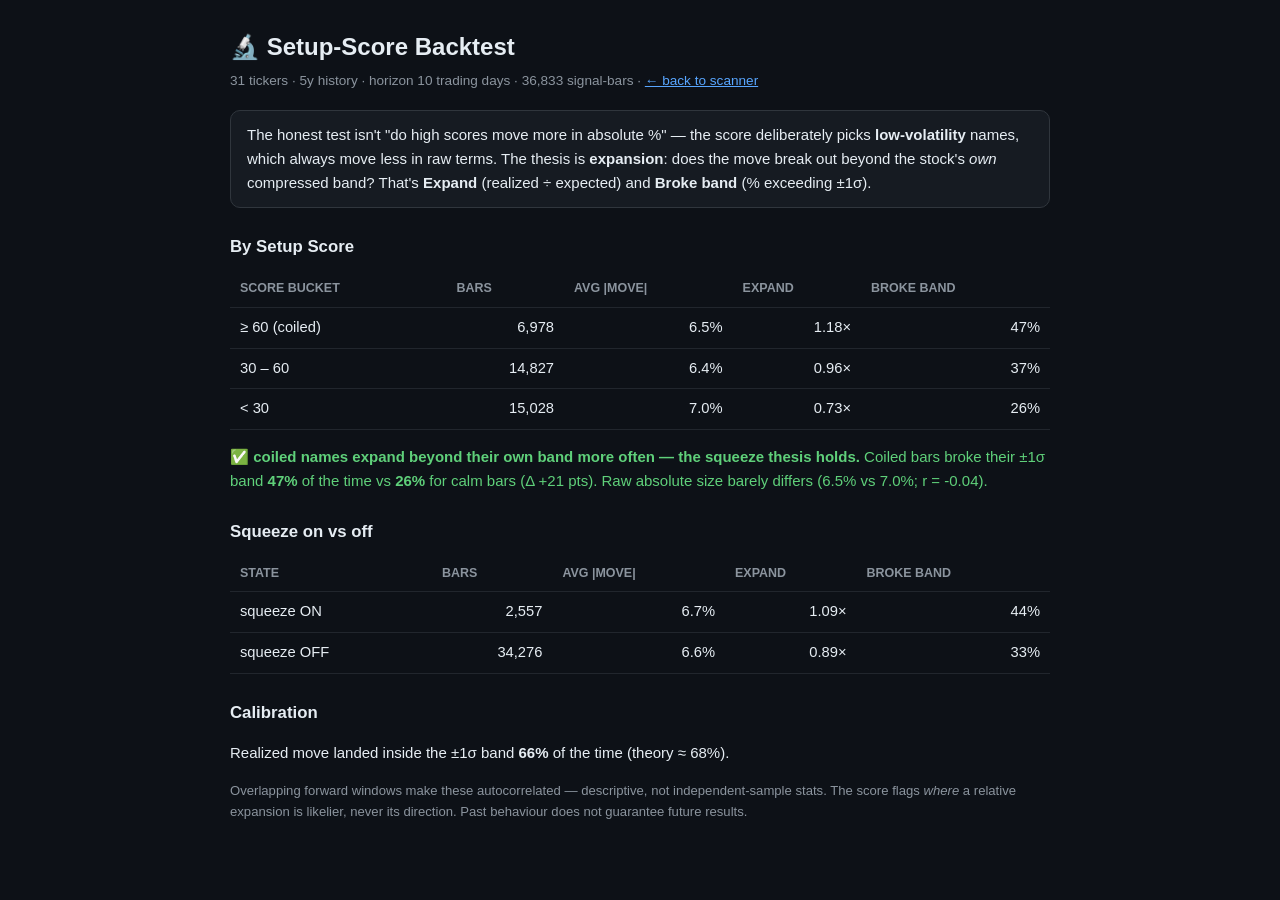
==== public/backtest.html @ 38d51c37 "Update spread scan (2026-08-17 21:50 UTC)" ====
<!doctype html><html lang="en"><head><meta charset="utf-8">
<meta name="viewport" content="width=device-width, initial-scale=1">
<title>Spread Scanner — Backtest</title>
<style>
  :root { color-scheme: dark; }
  body { margin:0; background:#0d1117; color:#e6edf3; font:15px/1.6 -apple-system,Segoe UI,Roboto,sans-serif; }
  .wrap { max-width:820px; margin:0 auto; padding:28px 18px 60px; }
  h1 { font-size:1.5rem; margin:0 0 4px; } h2 { font-size:1.05rem; margin:26px 0 10px; }
  .meta { color:#8b949e; font-size:.85rem; margin-bottom:18px; }
  .lede { background:#161b22; border:1px solid #30363d; border-radius:10px; padding:12px 16px; }
  table { width:100%; border-collapse:collapse; font-size:.92rem; margin:6px 0; }
  th,td { padding:8px 10px; border-bottom:1px solid #21262d; text-align:left; }
  th { color:#8b949e; font-size:.78rem; text-transform:uppercase; }
  td.n { text-align:right; font-variant-numeric:tabular-nums; }
  .good { color:#5fd07a; } .warn { color:#f0c992; } .fine { color:#8b949e; font-size:.82rem; }
  a { color:#58a6ff; }
</style></head><body><div class="wrap">
  <h1>🔬 Setup-Score Backtest</h1>
  <div class="meta">31 tickers · 5y history · horizon 10 trading days
    · 36,833 signal-bars · <a href="index.html">← back to scanner</a></div>
  
  <p class="lede">The honest test isn't "do high scores move more in absolute %" — the score
  deliberately picks <b>low-volatility</b> names, which always move less in raw terms. The thesis is
  <b>expansion</b>: does the move break out beyond the stock's <i>own</i> compressed band?
  That's <b>Expand</b> (realized ÷ expected) and <b>Broke band</b> (% exceeding ±1σ).</p>
  <h2>By Setup Score</h2>
  <table><thead><tr><th>Score bucket</th><th>bars</th><th>avg |move|</th><th>Expand</th><th>Broke band</th></tr></thead>
  <tbody><tr><td>≥ 60 (coiled)</td><td class='n'>6,978</td><td class='n'>6.5%</td><td class='n'>1.18×</td><td class='n'>47%</td></tr><tr><td>30 – 60</td><td class='n'>14,827</td><td class='n'>6.4%</td><td class='n'>0.96×</td><td class='n'>37%</td></tr><tr><td>&lt; 30</td><td class='n'>15,028</td><td class='n'>7.0%</td><td class='n'>0.73×</td><td class='n'>26%</td></tr></tbody></table>
  <p class="good"><b>✅ coiled names expand beyond their own band more often — the squeeze thesis holds.</b> Coiled bars broke their ±1σ band
  <b>47%</b> of the time vs <b>26%</b> for calm bars (Δ +21 pts).
  Raw absolute size barely differs (6.5% vs 7.0%; r = -0.04).</p>
  <h2>Squeeze on vs off</h2>
  <table><thead><tr><th>State</th><th>bars</th><th>avg |move|</th><th>Expand</th><th>Broke band</th></tr></thead>
  <tbody><tr><td>squeeze ON</td><td class='n'>2,557</td><td class='n'>6.7%</td><td class='n'>1.09×</td><td class='n'>44%</td></tr><tr><td>squeeze OFF</td><td class='n'>34,276</td><td class='n'>6.6%</td><td class='n'>0.89×</td><td class='n'>33%</td></tr></tbody></table>
  <h2>Calibration</h2>
  <p>Realized move landed inside the ±1σ band <b>66%</b> of the time (theory ≈ 68%).</p>
  <p class="fine">Overlapping forward windows make these autocorrelated — descriptive, not
  independent-sample stats. The score flags <i>where</i> a relative expansion is likelier, never its
  direction. Past behaviour does not guarantee future results.</p>
</div></body></html>
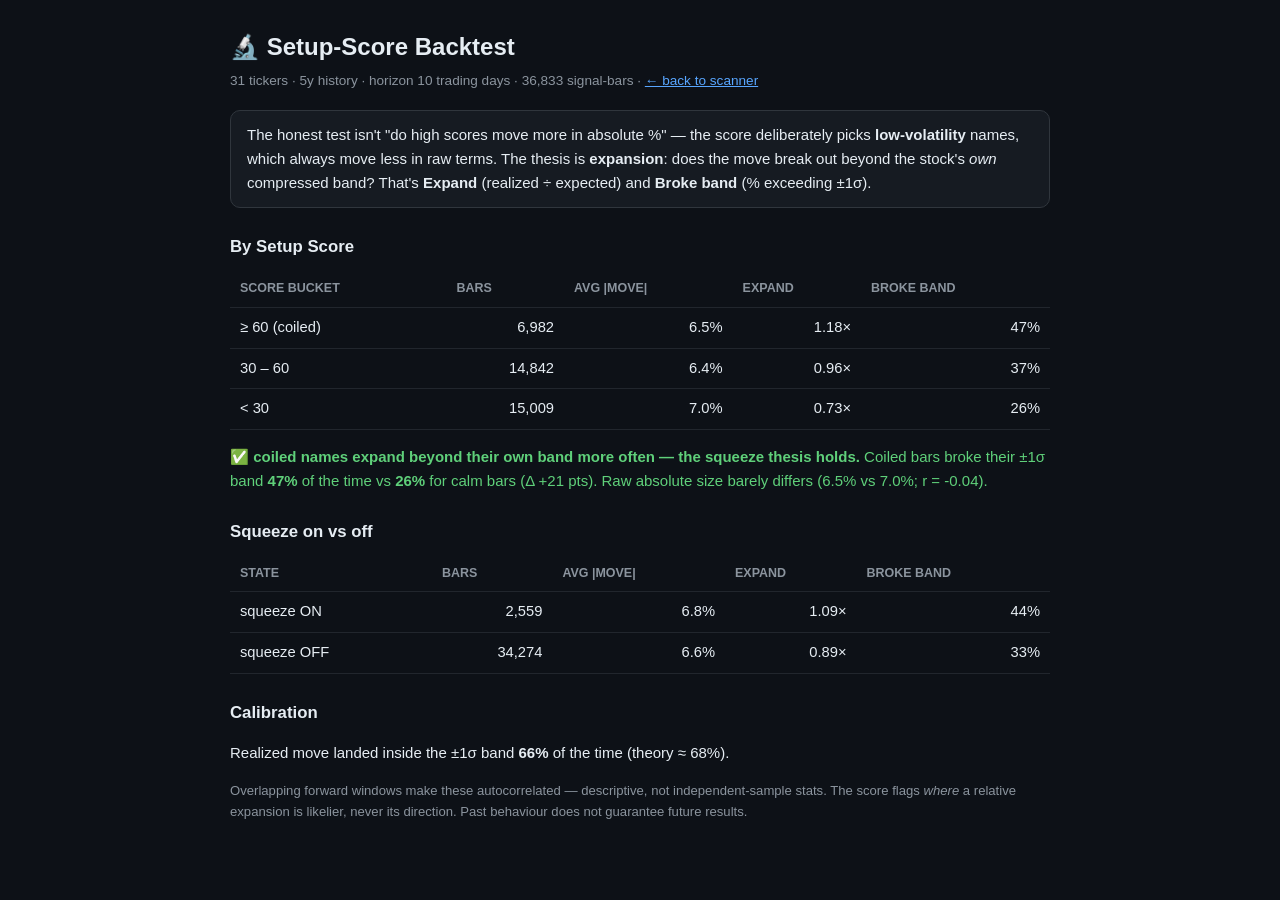
==== commit 5661713d: "Update spread scan (2026-08-18 21:47 UTC)" ====
--- a/public/backtest.html
+++ b/public/backtest.html
@@ -25,13 +25,13 @@
   That's <b>Expand</b> (realized ÷ expected) and <b>Broke band</b> (% exceeding ±1σ).</p>
   <h2>By Setup Score</h2>
   <table><thead><tr><th>Score bucket</th><th>bars</th><th>avg |move|</th><th>Expand</th><th>Broke band</th></tr></thead>
-  <tbody><tr><td>≥ 60 (coiled)</td><td class='n'>6,978</td><td class='n'>6.5%</td><td class='n'>1.18×</td><td class='n'>47%</td></tr><tr><td>30 – 60</td><td class='n'>14,827</td><td class='n'>6.4%</td><td class='n'>0.96×</td><td class='n'>37%</td></tr><tr><td>&lt; 30</td><td class='n'>15,028</td><td class='n'>7.0%</td><td class='n'>0.73×</td><td class='n'>26%</td></tr></tbody></table>
+  <tbody><tr><td>≥ 60 (coiled)</td><td class='n'>6,982</td><td class='n'>6.5%</td><td class='n'>1.18×</td><td class='n'>47%</td></tr><tr><td>30 – 60</td><td class='n'>14,842</td><td class='n'>6.4%</td><td class='n'>0.96×</td><td class='n'>37%</td></tr><tr><td>&lt; 30</td><td class='n'>15,009</td><td class='n'>7.0%</td><td class='n'>0.73×</td><td class='n'>26%</td></tr></tbody></table>
   <p class="good"><b>✅ coiled names expand beyond their own band more often — the squeeze thesis holds.</b> Coiled bars broke their ±1σ band
   <b>47%</b> of the time vs <b>26%</b> for calm bars (Δ +21 pts).
   Raw absolute size barely differs (6.5% vs 7.0%; r = -0.04).</p>
   <h2>Squeeze on vs off</h2>
   <table><thead><tr><th>State</th><th>bars</th><th>avg |move|</th><th>Expand</th><th>Broke band</th></tr></thead>
-  <tbody><tr><td>squeeze ON</td><td class='n'>2,557</td><td class='n'>6.7%</td><td class='n'>1.09×</td><td class='n'>44%</td></tr><tr><td>squeeze OFF</td><td class='n'>34,276</td><td class='n'>6.6%</td><td class='n'>0.89×</td><td class='n'>33%</td></tr></tbody></table>
+  <tbody><tr><td>squeeze ON</td><td class='n'>2,559</td><td class='n'>6.8%</td><td class='n'>1.09×</td><td class='n'>44%</td></tr><tr><td>squeeze OFF</td><td class='n'>34,274</td><td class='n'>6.6%</td><td class='n'>0.89×</td><td class='n'>33%</td></tr></tbody></table>
   <h2>Calibration</h2>
   <p>Realized move landed inside the ±1σ band <b>66%</b> of the time (theory ≈ 68%).</p>
   <p class="fine">Overlapping forward windows make these autocorrelated — descriptive, not
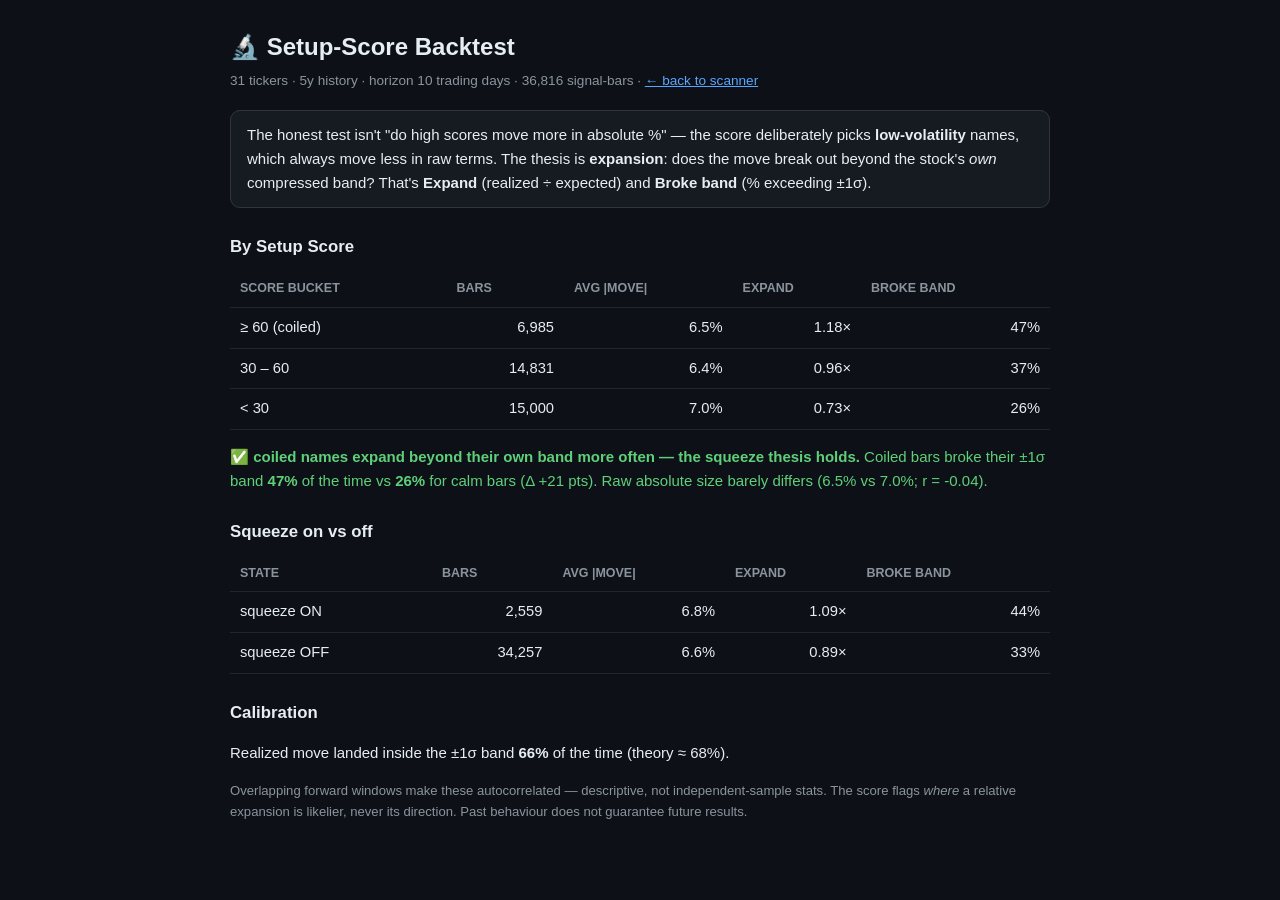
==== commit a98f3e65: "Update spread scan (2026-08-19 04:15 UTC)" ====
--- a/public/backtest.html
+++ b/public/backtest.html
@@ -17,7 +17,7 @@
 </style></head><body><div class="wrap">
   <h1>🔬 Setup-Score Backtest</h1>
   <div class="meta">31 tickers · 5y history · horizon 10 trading days
-    · 36,833 signal-bars · <a href="index.html">← back to scanner</a></div>
+    · 36,816 signal-bars · <a href="index.html">← back to scanner</a></div>
   
   <p class="lede">The honest test isn't "do high scores move more in absolute %" — the score
   deliberately picks <b>low-volatility</b> names, which always move less in raw terms. The thesis is
@@ -25,13 +25,13 @@
   That's <b>Expand</b> (realized ÷ expected) and <b>Broke band</b> (% exceeding ±1σ).</p>
   <h2>By Setup Score</h2>
   <table><thead><tr><th>Score bucket</th><th>bars</th><th>avg |move|</th><th>Expand</th><th>Broke band</th></tr></thead>
-  <tbody><tr><td>≥ 60 (coiled)</td><td class='n'>6,982</td><td class='n'>6.5%</td><td class='n'>1.18×</td><td class='n'>47%</td></tr><tr><td>30 – 60</td><td class='n'>14,842</td><td class='n'>6.4%</td><td class='n'>0.96×</td><td class='n'>37%</td></tr><tr><td>&lt; 30</td><td class='n'>15,009</td><td class='n'>7.0%</td><td class='n'>0.73×</td><td class='n'>26%</td></tr></tbody></table>
+  <tbody><tr><td>≥ 60 (coiled)</td><td class='n'>6,985</td><td class='n'>6.5%</td><td class='n'>1.18×</td><td class='n'>47%</td></tr><tr><td>30 – 60</td><td class='n'>14,831</td><td class='n'>6.4%</td><td class='n'>0.96×</td><td class='n'>37%</td></tr><tr><td>&lt; 30</td><td class='n'>15,000</td><td class='n'>7.0%</td><td class='n'>0.73×</td><td class='n'>26%</td></tr></tbody></table>
   <p class="good"><b>✅ coiled names expand beyond their own band more often — the squeeze thesis holds.</b> Coiled bars broke their ±1σ band
   <b>47%</b> of the time vs <b>26%</b> for calm bars (Δ +21 pts).
   Raw absolute size barely differs (6.5% vs 7.0%; r = -0.04).</p>
   <h2>Squeeze on vs off</h2>
   <table><thead><tr><th>State</th><th>bars</th><th>avg |move|</th><th>Expand</th><th>Broke band</th></tr></thead>
-  <tbody><tr><td>squeeze ON</td><td class='n'>2,559</td><td class='n'>6.8%</td><td class='n'>1.09×</td><td class='n'>44%</td></tr><tr><td>squeeze OFF</td><td class='n'>34,274</td><td class='n'>6.6%</td><td class='n'>0.89×</td><td class='n'>33%</td></tr></tbody></table>
+  <tbody><tr><td>squeeze ON</td><td class='n'>2,559</td><td class='n'>6.8%</td><td class='n'>1.09×</td><td class='n'>44%</td></tr><tr><td>squeeze OFF</td><td class='n'>34,257</td><td class='n'>6.6%</td><td class='n'>0.89×</td><td class='n'>33%</td></tr></tbody></table>
   <h2>Calibration</h2>
   <p>Realized move landed inside the ±1σ band <b>66%</b> of the time (theory ≈ 68%).</p>
   <p class="fine">Overlapping forward windows make these autocorrelated — descriptive, not
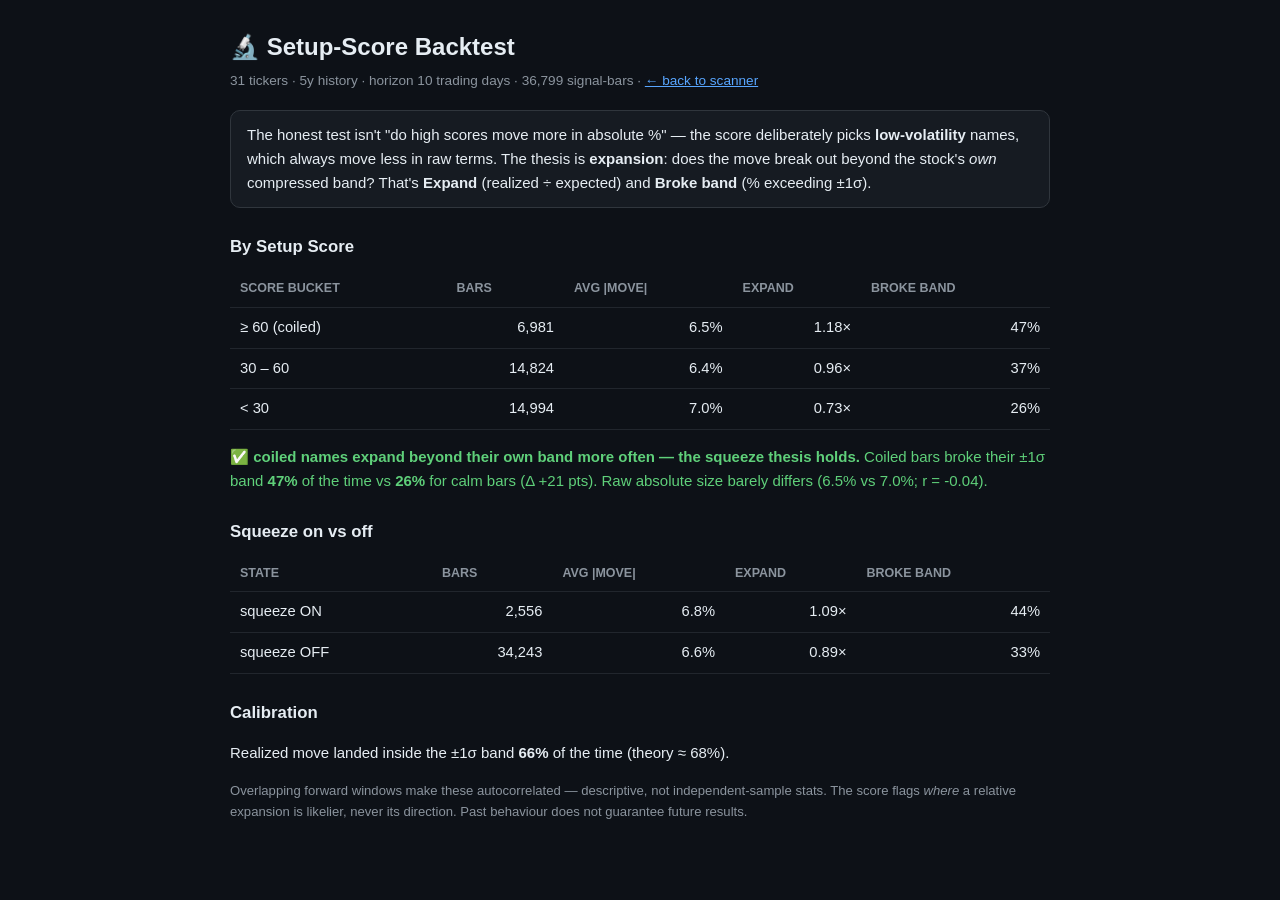
==== commit 6d5dcdbc: "Update spread scan (2026-08-19 04:37 UTC)" ====
--- a/public/backtest.html
+++ b/public/backtest.html
@@ -17,7 +17,7 @@
 </style></head><body><div class="wrap">
   <h1>🔬 Setup-Score Backtest</h1>
   <div class="meta">31 tickers · 5y history · horizon 10 trading days
-    · 36,816 signal-bars · <a href="index.html">← back to scanner</a></div>
+    · 36,799 signal-bars · <a href="index.html">← back to scanner</a></div>
   
   <p class="lede">The honest test isn't "do high scores move more in absolute %" — the score
   deliberately picks <b>low-volatility</b> names, which always move less in raw terms. The thesis is
@@ -25,13 +25,13 @@
   That's <b>Expand</b> (realized ÷ expected) and <b>Broke band</b> (% exceeding ±1σ).</p>
   <h2>By Setup Score</h2>
   <table><thead><tr><th>Score bucket</th><th>bars</th><th>avg |move|</th><th>Expand</th><th>Broke band</th></tr></thead>
-  <tbody><tr><td>≥ 60 (coiled)</td><td class='n'>6,985</td><td class='n'>6.5%</td><td class='n'>1.18×</td><td class='n'>47%</td></tr><tr><td>30 – 60</td><td class='n'>14,831</td><td class='n'>6.4%</td><td class='n'>0.96×</td><td class='n'>37%</td></tr><tr><td>&lt; 30</td><td class='n'>15,000</td><td class='n'>7.0%</td><td class='n'>0.73×</td><td class='n'>26%</td></tr></tbody></table>
+  <tbody><tr><td>≥ 60 (coiled)</td><td class='n'>6,981</td><td class='n'>6.5%</td><td class='n'>1.18×</td><td class='n'>47%</td></tr><tr><td>30 – 60</td><td class='n'>14,824</td><td class='n'>6.4%</td><td class='n'>0.96×</td><td class='n'>37%</td></tr><tr><td>&lt; 30</td><td class='n'>14,994</td><td class='n'>7.0%</td><td class='n'>0.73×</td><td class='n'>26%</td></tr></tbody></table>
   <p class="good"><b>✅ coiled names expand beyond their own band more often — the squeeze thesis holds.</b> Coiled bars broke their ±1σ band
   <b>47%</b> of the time vs <b>26%</b> for calm bars (Δ +21 pts).
   Raw absolute size barely differs (6.5% vs 7.0%; r = -0.04).</p>
   <h2>Squeeze on vs off</h2>
   <table><thead><tr><th>State</th><th>bars</th><th>avg |move|</th><th>Expand</th><th>Broke band</th></tr></thead>
-  <tbody><tr><td>squeeze ON</td><td class='n'>2,559</td><td class='n'>6.8%</td><td class='n'>1.09×</td><td class='n'>44%</td></tr><tr><td>squeeze OFF</td><td class='n'>34,257</td><td class='n'>6.6%</td><td class='n'>0.89×</td><td class='n'>33%</td></tr></tbody></table>
+  <tbody><tr><td>squeeze ON</td><td class='n'>2,556</td><td class='n'>6.8%</td><td class='n'>1.09×</td><td class='n'>44%</td></tr><tr><td>squeeze OFF</td><td class='n'>34,243</td><td class='n'>6.6%</td><td class='n'>0.89×</td><td class='n'>33%</td></tr></tbody></table>
   <h2>Calibration</h2>
   <p>Realized move landed inside the ±1σ band <b>66%</b> of the time (theory ≈ 68%).</p>
   <p class="fine">Overlapping forward windows make these autocorrelated — descriptive, not
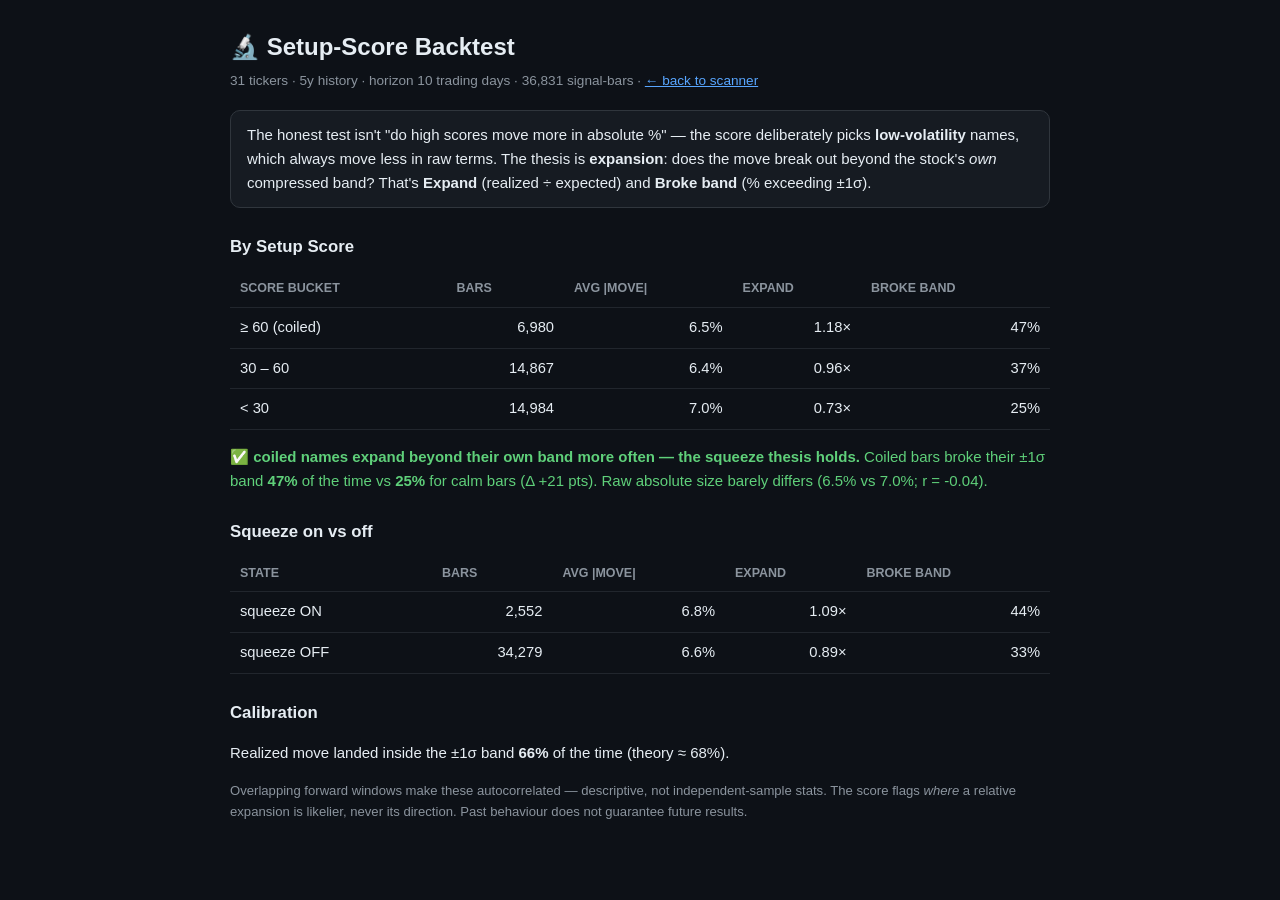
==== commit 00f9784b: "Update spread scan (2026-08-19 21:50 UTC)" ====
--- a/public/backtest.html
+++ b/public/backtest.html
@@ -17,7 +17,7 @@
 </style></head><body><div class="wrap">
   <h1>🔬 Setup-Score Backtest</h1>
   <div class="meta">31 tickers · 5y history · horizon 10 trading days
-    · 36,799 signal-bars · <a href="index.html">← back to scanner</a></div>
+    · 36,831 signal-bars · <a href="index.html">← back to scanner</a></div>
   
   <p class="lede">The honest test isn't "do high scores move more in absolute %" — the score
   deliberately picks <b>low-volatility</b> names, which always move less in raw terms. The thesis is
@@ -25,13 +25,13 @@
   That's <b>Expand</b> (realized ÷ expected) and <b>Broke band</b> (% exceeding ±1σ).</p>
   <h2>By Setup Score</h2>
   <table><thead><tr><th>Score bucket</th><th>bars</th><th>avg |move|</th><th>Expand</th><th>Broke band</th></tr></thead>
-  <tbody><tr><td>≥ 60 (coiled)</td><td class='n'>6,981</td><td class='n'>6.5%</td><td class='n'>1.18×</td><td class='n'>47%</td></tr><tr><td>30 – 60</td><td class='n'>14,824</td><td class='n'>6.4%</td><td class='n'>0.96×</td><td class='n'>37%</td></tr><tr><td>&lt; 30</td><td class='n'>14,994</td><td class='n'>7.0%</td><td class='n'>0.73×</td><td class='n'>26%</td></tr></tbody></table>
+  <tbody><tr><td>≥ 60 (coiled)</td><td class='n'>6,980</td><td class='n'>6.5%</td><td class='n'>1.18×</td><td class='n'>47%</td></tr><tr><td>30 – 60</td><td class='n'>14,867</td><td class='n'>6.4%</td><td class='n'>0.96×</td><td class='n'>37%</td></tr><tr><td>&lt; 30</td><td class='n'>14,984</td><td class='n'>7.0%</td><td class='n'>0.73×</td><td class='n'>25%</td></tr></tbody></table>
   <p class="good"><b>✅ coiled names expand beyond their own band more often — the squeeze thesis holds.</b> Coiled bars broke their ±1σ band
-  <b>47%</b> of the time vs <b>26%</b> for calm bars (Δ +21 pts).
+  <b>47%</b> of the time vs <b>25%</b> for calm bars (Δ +21 pts).
   Raw absolute size barely differs (6.5% vs 7.0%; r = -0.04).</p>
   <h2>Squeeze on vs off</h2>
   <table><thead><tr><th>State</th><th>bars</th><th>avg |move|</th><th>Expand</th><th>Broke band</th></tr></thead>
-  <tbody><tr><td>squeeze ON</td><td class='n'>2,556</td><td class='n'>6.8%</td><td class='n'>1.09×</td><td class='n'>44%</td></tr><tr><td>squeeze OFF</td><td class='n'>34,243</td><td class='n'>6.6%</td><td class='n'>0.89×</td><td class='n'>33%</td></tr></tbody></table>
+  <tbody><tr><td>squeeze ON</td><td class='n'>2,552</td><td class='n'>6.8%</td><td class='n'>1.09×</td><td class='n'>44%</td></tr><tr><td>squeeze OFF</td><td class='n'>34,279</td><td class='n'>6.6%</td><td class='n'>0.89×</td><td class='n'>33%</td></tr></tbody></table>
   <h2>Calibration</h2>
   <p>Realized move landed inside the ±1σ band <b>66%</b> of the time (theory ≈ 68%).</p>
   <p class="fine">Overlapping forward windows make these autocorrelated — descriptive, not
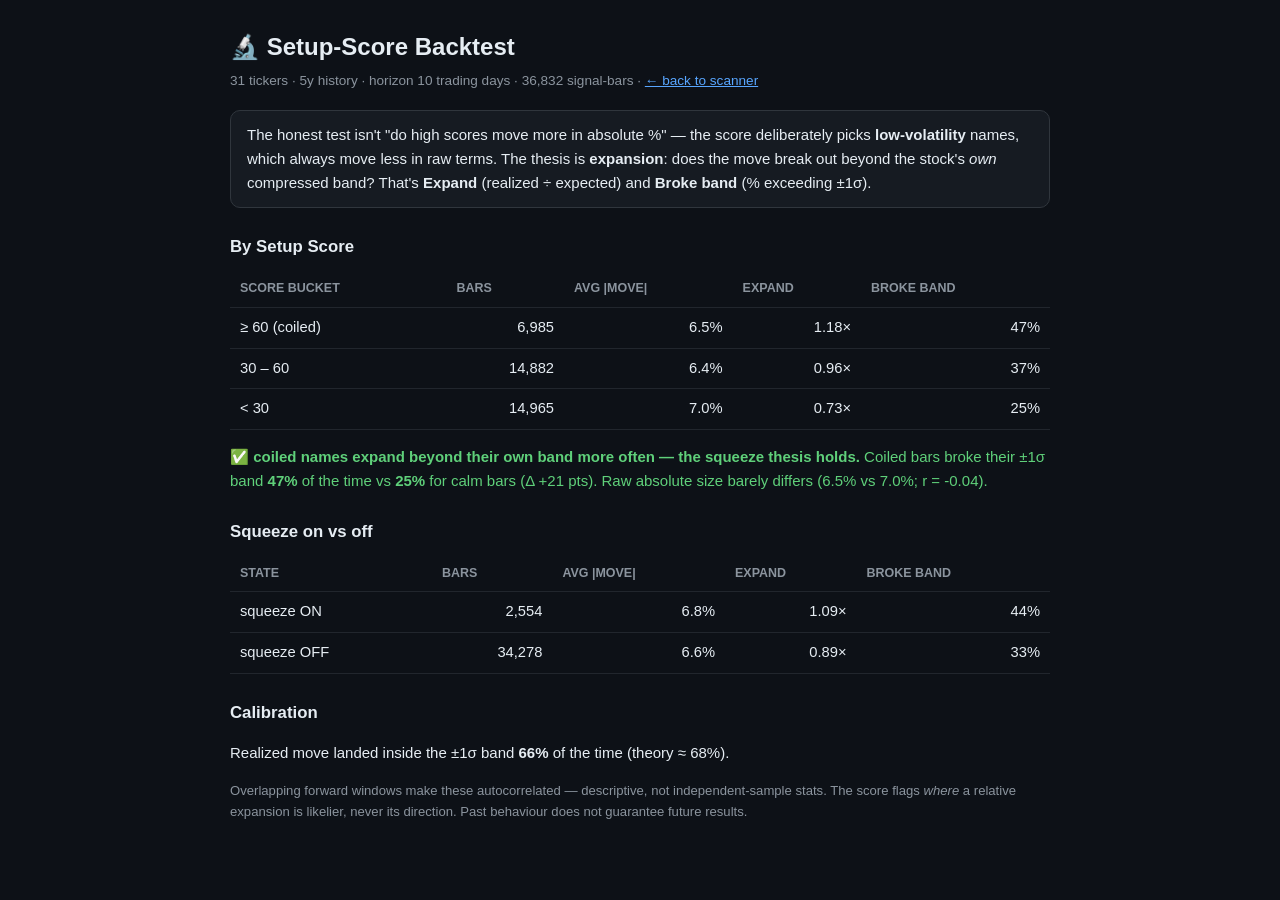
==== commit 8b6f9a6e: "Update spread scan (2026-08-20 21:53 UTC)" ====
--- a/public/backtest.html
+++ b/public/backtest.html
@@ -17,7 +17,7 @@
 </style></head><body><div class="wrap">
   <h1>🔬 Setup-Score Backtest</h1>
   <div class="meta">31 tickers · 5y history · horizon 10 trading days
-    · 36,831 signal-bars · <a href="index.html">← back to scanner</a></div>
+    · 36,832 signal-bars · <a href="index.html">← back to scanner</a></div>
   
   <p class="lede">The honest test isn't "do high scores move more in absolute %" — the score
   deliberately picks <b>low-volatility</b> names, which always move less in raw terms. The thesis is
@@ -25,13 +25,13 @@
   That's <b>Expand</b> (realized ÷ expected) and <b>Broke band</b> (% exceeding ±1σ).</p>
   <h2>By Setup Score</h2>
   <table><thead><tr><th>Score bucket</th><th>bars</th><th>avg |move|</th><th>Expand</th><th>Broke band</th></tr></thead>
-  <tbody><tr><td>≥ 60 (coiled)</td><td class='n'>6,980</td><td class='n'>6.5%</td><td class='n'>1.18×</td><td class='n'>47%</td></tr><tr><td>30 – 60</td><td class='n'>14,867</td><td class='n'>6.4%</td><td class='n'>0.96×</td><td class='n'>37%</td></tr><tr><td>&lt; 30</td><td class='n'>14,984</td><td class='n'>7.0%</td><td class='n'>0.73×</td><td class='n'>25%</td></tr></tbody></table>
+  <tbody><tr><td>≥ 60 (coiled)</td><td class='n'>6,985</td><td class='n'>6.5%</td><td class='n'>1.18×</td><td class='n'>47%</td></tr><tr><td>30 – 60</td><td class='n'>14,882</td><td class='n'>6.4%</td><td class='n'>0.96×</td><td class='n'>37%</td></tr><tr><td>&lt; 30</td><td class='n'>14,965</td><td class='n'>7.0%</td><td class='n'>0.73×</td><td class='n'>25%</td></tr></tbody></table>
   <p class="good"><b>✅ coiled names expand beyond their own band more often — the squeeze thesis holds.</b> Coiled bars broke their ±1σ band
   <b>47%</b> of the time vs <b>25%</b> for calm bars (Δ +21 pts).
   Raw absolute size barely differs (6.5% vs 7.0%; r = -0.04).</p>
   <h2>Squeeze on vs off</h2>
   <table><thead><tr><th>State</th><th>bars</th><th>avg |move|</th><th>Expand</th><th>Broke band</th></tr></thead>
-  <tbody><tr><td>squeeze ON</td><td class='n'>2,552</td><td class='n'>6.8%</td><td class='n'>1.09×</td><td class='n'>44%</td></tr><tr><td>squeeze OFF</td><td class='n'>34,279</td><td class='n'>6.6%</td><td class='n'>0.89×</td><td class='n'>33%</td></tr></tbody></table>
+  <tbody><tr><td>squeeze ON</td><td class='n'>2,554</td><td class='n'>6.8%</td><td class='n'>1.09×</td><td class='n'>44%</td></tr><tr><td>squeeze OFF</td><td class='n'>34,278</td><td class='n'>6.6%</td><td class='n'>0.89×</td><td class='n'>33%</td></tr></tbody></table>
   <h2>Calibration</h2>
   <p>Realized move landed inside the ±1σ band <b>66%</b> of the time (theory ≈ 68%).</p>
   <p class="fine">Overlapping forward windows make these autocorrelated — descriptive, not
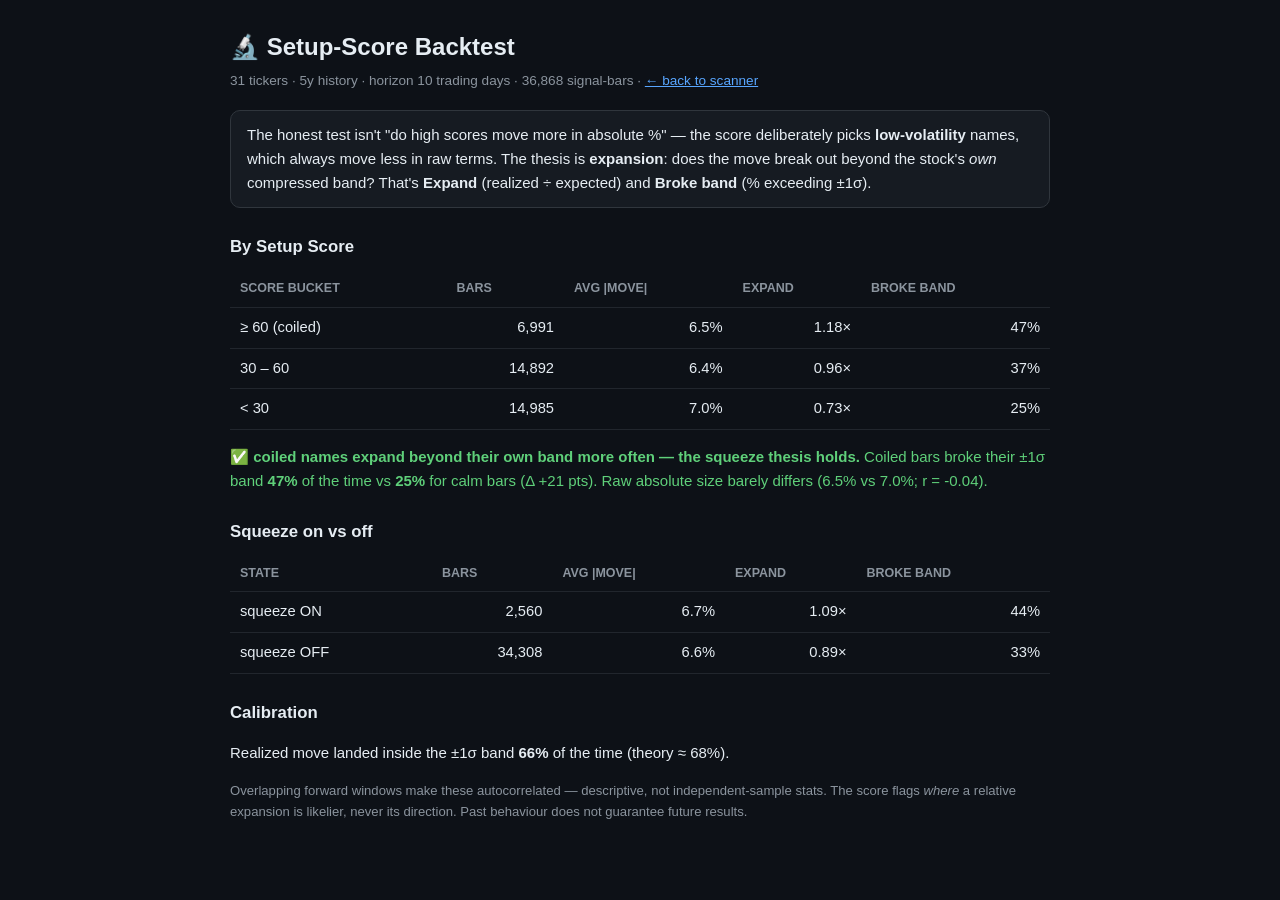
==== commit 9d32b116: "Update spread scan (2026-08-21 21:48 UTC)" ====
--- a/public/backtest.html
+++ b/public/backtest.html
@@ -17,7 +17,7 @@
 </style></head><body><div class="wrap">
   <h1>🔬 Setup-Score Backtest</h1>
   <div class="meta">31 tickers · 5y history · horizon 10 trading days
-    · 36,832 signal-bars · <a href="index.html">← back to scanner</a></div>
+    · 36,868 signal-bars · <a href="index.html">← back to scanner</a></div>
   
   <p class="lede">The honest test isn't "do high scores move more in absolute %" — the score
   deliberately picks <b>low-volatility</b> names, which always move less in raw terms. The thesis is
@@ -25,13 +25,13 @@
   That's <b>Expand</b> (realized ÷ expected) and <b>Broke band</b> (% exceeding ±1σ).</p>
   <h2>By Setup Score</h2>
   <table><thead><tr><th>Score bucket</th><th>bars</th><th>avg |move|</th><th>Expand</th><th>Broke band</th></tr></thead>
-  <tbody><tr><td>≥ 60 (coiled)</td><td class='n'>6,985</td><td class='n'>6.5%</td><td class='n'>1.18×</td><td class='n'>47%</td></tr><tr><td>30 – 60</td><td class='n'>14,882</td><td class='n'>6.4%</td><td class='n'>0.96×</td><td class='n'>37%</td></tr><tr><td>&lt; 30</td><td class='n'>14,965</td><td class='n'>7.0%</td><td class='n'>0.73×</td><td class='n'>25%</td></tr></tbody></table>
+  <tbody><tr><td>≥ 60 (coiled)</td><td class='n'>6,991</td><td class='n'>6.5%</td><td class='n'>1.18×</td><td class='n'>47%</td></tr><tr><td>30 – 60</td><td class='n'>14,892</td><td class='n'>6.4%</td><td class='n'>0.96×</td><td class='n'>37%</td></tr><tr><td>&lt; 30</td><td class='n'>14,985</td><td class='n'>7.0%</td><td class='n'>0.73×</td><td class='n'>25%</td></tr></tbody></table>
   <p class="good"><b>✅ coiled names expand beyond their own band more often — the squeeze thesis holds.</b> Coiled bars broke their ±1σ band
   <b>47%</b> of the time vs <b>25%</b> for calm bars (Δ +21 pts).
   Raw absolute size barely differs (6.5% vs 7.0%; r = -0.04).</p>
   <h2>Squeeze on vs off</h2>
   <table><thead><tr><th>State</th><th>bars</th><th>avg |move|</th><th>Expand</th><th>Broke band</th></tr></thead>
-  <tbody><tr><td>squeeze ON</td><td class='n'>2,554</td><td class='n'>6.8%</td><td class='n'>1.09×</td><td class='n'>44%</td></tr><tr><td>squeeze OFF</td><td class='n'>34,278</td><td class='n'>6.6%</td><td class='n'>0.89×</td><td class='n'>33%</td></tr></tbody></table>
+  <tbody><tr><td>squeeze ON</td><td class='n'>2,560</td><td class='n'>6.7%</td><td class='n'>1.09×</td><td class='n'>44%</td></tr><tr><td>squeeze OFF</td><td class='n'>34,308</td><td class='n'>6.6%</td><td class='n'>0.89×</td><td class='n'>33%</td></tr></tbody></table>
   <h2>Calibration</h2>
   <p>Realized move landed inside the ±1σ band <b>66%</b> of the time (theory ≈ 68%).</p>
   <p class="fine">Overlapping forward windows make these autocorrelated — descriptive, not
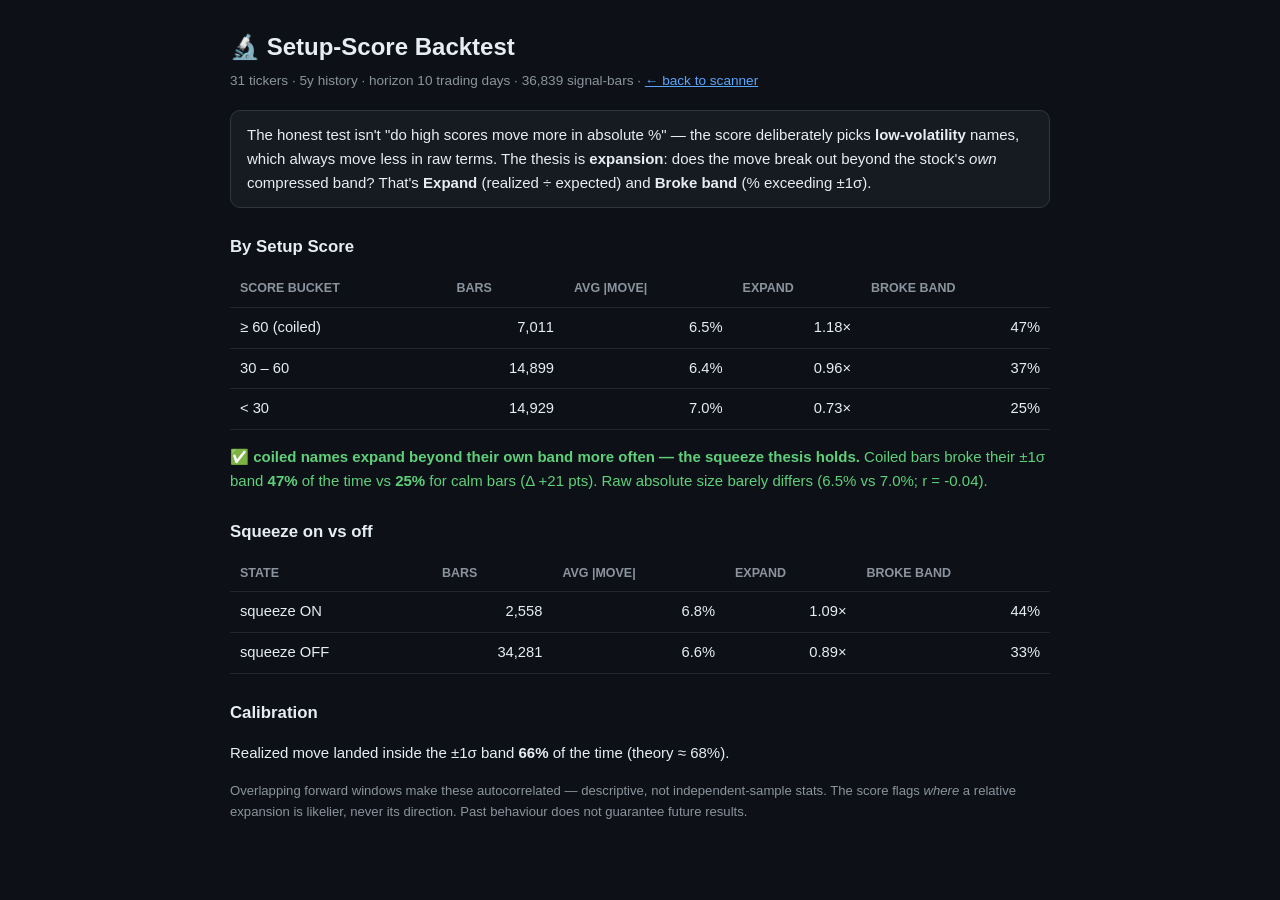
==== commit a0ba1335: "Update spread scan (2026-08-24 21:53 UTC)" ====
--- a/public/backtest.html
+++ b/public/backtest.html
@@ -17,7 +17,7 @@
 </style></head><body><div class="wrap">
   <h1>🔬 Setup-Score Backtest</h1>
   <div class="meta">31 tickers · 5y history · horizon 10 trading days
-    · 36,868 signal-bars · <a href="index.html">← back to scanner</a></div>
+    · 36,839 signal-bars · <a href="index.html">← back to scanner</a></div>
   
   <p class="lede">The honest test isn't "do high scores move more in absolute %" — the score
   deliberately picks <b>low-volatility</b> names, which always move less in raw terms. The thesis is
@@ -25,13 +25,13 @@
   That's <b>Expand</b> (realized ÷ expected) and <b>Broke band</b> (% exceeding ±1σ).</p>
   <h2>By Setup Score</h2>
   <table><thead><tr><th>Score bucket</th><th>bars</th><th>avg |move|</th><th>Expand</th><th>Broke band</th></tr></thead>
-  <tbody><tr><td>≥ 60 (coiled)</td><td class='n'>6,991</td><td class='n'>6.5%</td><td class='n'>1.18×</td><td class='n'>47%</td></tr><tr><td>30 – 60</td><td class='n'>14,892</td><td class='n'>6.4%</td><td class='n'>0.96×</td><td class='n'>37%</td></tr><tr><td>&lt; 30</td><td class='n'>14,985</td><td class='n'>7.0%</td><td class='n'>0.73×</td><td class='n'>25%</td></tr></tbody></table>
+  <tbody><tr><td>≥ 60 (coiled)</td><td class='n'>7,011</td><td class='n'>6.5%</td><td class='n'>1.18×</td><td class='n'>47%</td></tr><tr><td>30 – 60</td><td class='n'>14,899</td><td class='n'>6.4%</td><td class='n'>0.96×</td><td class='n'>37%</td></tr><tr><td>&lt; 30</td><td class='n'>14,929</td><td class='n'>7.0%</td><td class='n'>0.73×</td><td class='n'>25%</td></tr></tbody></table>
   <p class="good"><b>✅ coiled names expand beyond their own band more often — the squeeze thesis holds.</b> Coiled bars broke their ±1σ band
   <b>47%</b> of the time vs <b>25%</b> for calm bars (Δ +21 pts).
   Raw absolute size barely differs (6.5% vs 7.0%; r = -0.04).</p>
   <h2>Squeeze on vs off</h2>
   <table><thead><tr><th>State</th><th>bars</th><th>avg |move|</th><th>Expand</th><th>Broke band</th></tr></thead>
-  <tbody><tr><td>squeeze ON</td><td class='n'>2,560</td><td class='n'>6.7%</td><td class='n'>1.09×</td><td class='n'>44%</td></tr><tr><td>squeeze OFF</td><td class='n'>34,308</td><td class='n'>6.6%</td><td class='n'>0.89×</td><td class='n'>33%</td></tr></tbody></table>
+  <tbody><tr><td>squeeze ON</td><td class='n'>2,558</td><td class='n'>6.8%</td><td class='n'>1.09×</td><td class='n'>44%</td></tr><tr><td>squeeze OFF</td><td class='n'>34,281</td><td class='n'>6.6%</td><td class='n'>0.89×</td><td class='n'>33%</td></tr></tbody></table>
   <h2>Calibration</h2>
   <p>Realized move landed inside the ±1σ band <b>66%</b> of the time (theory ≈ 68%).</p>
   <p class="fine">Overlapping forward windows make these autocorrelated — descriptive, not
